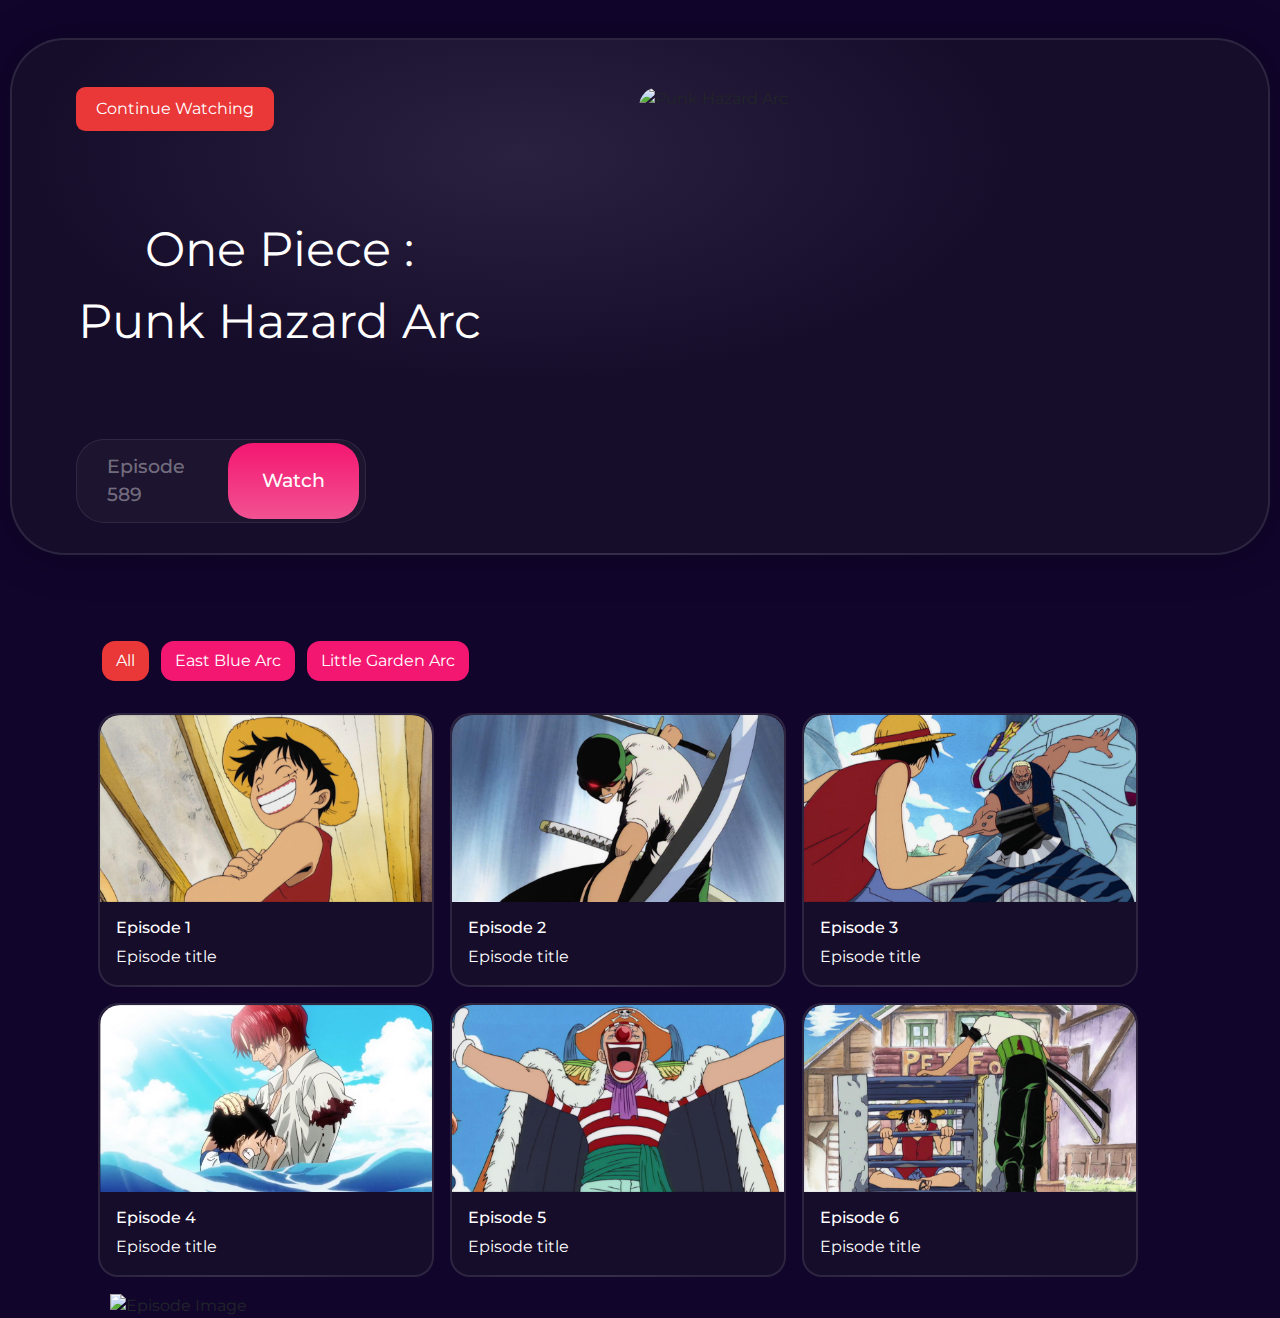
==== index.html @ be0944a2 "Create index.html" ====
<!DOCTYPE html>
<html lang="en">
<head>
  <meta charset="UTF-8">
  <meta name="viewport" content="width=device-width, initial-scale=1.0">
  <title>One Piece: Combined</title>
  <link rel="preconnect" href="https://fonts.googleapis.com">
  <link rel="preconnect" href="https://fonts.gstatic.com" crossorigin>
  <link href="https://fonts.googleapis.com/css2?family=Cairo:wght@200..1000&family=Montserrat:ital,wght@0,100..900;1,100..900&family=Rubik:ital,wght@0,300..900;1,300..900&family=Poppins:wght@400;500;600&display=swap" rel="stylesheet">
  <link rel="stylesheet" href="https://cdn.jsdelivr.net/npm/bootstrap@5.3.0-alpha2/dist/css/bootstrap.min.css">
  <style>
    body {
      background: #11052C;
      margin: 0;
      font-family: 'Montserrat', 'Poppins', sans-serif;
      display: flex;
      flex-direction: column;
      justify-content: flex-start;
      align-items: center;
    }
    /* Styles from index.html */
    #container1 {
      width: 1260px;
      max-width: 1260px;
      height: 517px;
      background: radial-gradient(39.50% 44.55% at 40.60% 22.41%, #2A203F 0%, #160D2B 100%);
      box-shadow: 0px 0px 40px 4px rgba(0, 0, 0, 0.25);
      border-radius: 55px;
      border: 2.67px solid rgba(255, 255, 255, 0.10);
      display: flex;
      flex-direction: row;
      box-sizing: border-box;
      margin: 38px 53px;
      padding: 47px 67px 30px 64px;
    }
    #infos {
      flex: 1;
      color: white;
      display: flex;
      flex-direction: column;
      justify-content: space-between;
    }
    #continue-watching-div {
      margin-bottom: 20px;
    }
    #continue-watching-shape {
      background: #EA3737;
      border-radius: 9.35px;
      padding: 10px 20px;
      display: inline-block;
    }
    #continue-watching-txt {
      color: white;
      font-size: 16px;
      font-weight: 400;
    }
    #title {
      font-size: 48px;
      font-weight: 400;
      margin: 20px 0;
      width: 407.31px;
      display: flex;
      text-align: center;
    }
    #last-episode-div {
      background: rgba(35, 28, 51, 0.50);
      border-radius: 28px;
      border: 1.34px solid rgba(222, 222, 222, 0.10);
      margin-top: 20px;
      display: flex;
      align-items: center;
      width: 290px;
      height: 84px;
      padding: 2px 6px 2px 30px;
      display: flex;
      justify-content: space-between;
    }
    #last-episode-txt {
      color: rgba(255, 255, 255, 0.40);
      font-size: 18.7px;
      font-weight: 500;
      margin-right: 20px;
    }
    #watch-div {
      display: flex;
      justify-content: center;
      align-items: center;
      width: 152px;
      height: 76px;
      background: linear-gradient(to bottom, #f41771, #f15292);
      border-radius: 25px;
      padding: 0;
      color: white;
      font-size: 18.7px;
      font-weight: 500;
      text-decoration: none;
    }
    #last-arc-image {
      width: 50%;
      max-width: 600px;
      height: auto;
      border-radius: 20px;
      margin-left: 20px;
    }
    /* Styles from index1.html */
    body .container {
      max-width: 1100px;
    }
    #filter-buttons button {
      border-radius: 13px;
      border-color: transparent;
      background: #f41771;
      color: white;
      border: 2px solid rgba(255, 255, 255, 0);
    }
    #filter-buttons button:hover {
      border: 2.67px solid white;
      transition: 0.2s;
    }
    #filter-buttons button.active {
      color: #fff;
      background: #EA3737;
    }
    #filterable-cards .card {
      width: 21rem;
      background: radial-gradient(39.50% 45.55% at 40.60% 22.41%, #2A203F 0%, #160D2B 100%);
      border: 2.67px solid rgba(255, 255, 255, 0.10);
      color: white;
      border-radius: 20px;
    }
    #filterable-cards .card.hide {
      display: none;
    }
    .card.p-0 {
      cursor: pointer;
    }
    .card.p-0 img {
      border-top-right-radius: inherit;
      border-top-left-radius: inherit;
    }
    @media (max-width: 600px) {
      #filterable-cards {
        justify-content: center;
      }
      #filterable-cards .card {
        width: calc(100% / 2 - 10px);
      }
    }


    .episode-container {
    position: relative;
    display: inline-block;
}

.episode-image {
    width: 100%;
    transition: transform 0.3s ease;
}

.episode-container:hover .episode-image {
    transform: scale(1.1);
}

.episode-description {
    position: absolute;
    top: 0;
    left: 0;
    width: 100%;
    height: 100%;
    background-color: rgba(0, 0, 0, 0.85); /* خلفية سوداء مع شفافية 85% */
    color: white;
    display: flex;
    justify-content: center;
    align-items: center;
    opacity: 0;
    transition: opacity 0.3s ease;
}

.episode-container:hover .episode-description {
    opacity: 1;
}

  </style>
  <script>
    // Script from index1.html
    document.addEventListener('DOMContentLoaded', function () {
      const filterButtons = document.querySelectorAll("#filter-buttons button");
      const filterableCards = document.querySelectorAll("#filterable-cards .card");

      const filterCards = (e) => {
        document.querySelector("#filter-buttons .active").classList.remove("active");
        e.target.classList.add("active");

        filterableCards.forEach(card => {
          if (card.dataset.name === e.target.dataset.filter || e.target.dataset.filter === "all") {
            return card.classList.replace("hide", "show");
          }
          card.classList.add("hide");
        });
      }

      filterButtons.forEach(button => button.addEventListener("click", filterCards));
    });
  </script>
</head>
<body>
  <div id="container1">
    <div id="infos">
      <div id="continue-watching-div">
        <div id="continue-watching-shape">
          <div id="continue-watching-txt">Continue Watching</div>
        </div>
      </div>
      <div id="title">One Piece : Punk Hazard Arc</div>
      <div id="last-episode-div">
        <div id="last-episode-txt">Episode 589</div>
        <a href="#" id="watch-div">Watch</a>
      </div>
    </div>
    <img id="last-arc-image" src="Hazard.png" alt="Punk Hazard Arc" />
  </div>

  <!-- Content from index1.html -->
  <div class="container">
    <div class="row mt-5" id="filter-buttons">
      <div class="col-12">
        <button class="btn mb-2 me-1 active" data-filter="all">All</button>
        <button class="btn mb-2 mx-1" data-filter="East Blue Arc">East Blue Arc</button>
        <button class="btn mb-2 mx-1" data-filter="Little Garden Arc">Little Garden Arc</button>
      </div>
    </div>

    <div class="row px-2 mt-4 gap-3" id="filterable-cards">
      <div class="card p-0" data-name="East Blue Arc" id="episode-01">
        <img src="episode1.jpg" alt="img"/>
        <div class="card-body">
          <h6 class="card-title">Episode 1</h6>
          <p class="card-text">Episode title</p>
        </div>
      </div>
      <div class="card p-0" data-name="East Blue Arc" id="episode-02">
        <img src="episode2.jpg" alt="img" />
        <div class="card-body">
          <h6 class="card-title">Episode 2</h6>
          <p class="card-text">Episode title</p>
        </div>
      </div>
      <div class="card p-0" data-name="East Blue Arc" id="episode-03">
        <img src="episode3.jpg" alt="img" />
        <div class="card-body">
          <h6 class="card-title">Episode 3</h6>
          <p class="card-text">Episode title</p>
        </div>
      </div>
      <div class="card p-0" data-name="Little Garden Arc" id="episode-04">
        <img src="episode4.jpg" alt="img" />
        <div class="card-body">
          <h6 class="card-title">Episode 4</h6>
          <p class="card-text">Episode title</p>
        </div>
      </div>
      <div class="card p-0" data-name="Little Garden Arc" id="episode-05">
        <img src="episode5.jpg" alt="img" />
        <div class="card-body">
          <h6 class="card-title">Episode 5</h6>
          <p class="card-text">Episode title</p>
        </div>
      </div>
      <div class="card p-0" data-name="Little Garden Arc" id="episode-06">
        <img src="episode6.jpg" alt="img" />
        <div class="card-body">
          <h6 class="card-title">Episode 6</h6>
          <p class="card-text">Episode title</p>
        </div>
      </div>
      <div class="episode-container">
    <img src="path-to-your-image.jpg" alt="Episode Image" class="episode-image">
    <div class="episode-description">This is the description for episode 1</div>
</div>

    </div>
  </div>
</body>
</html>
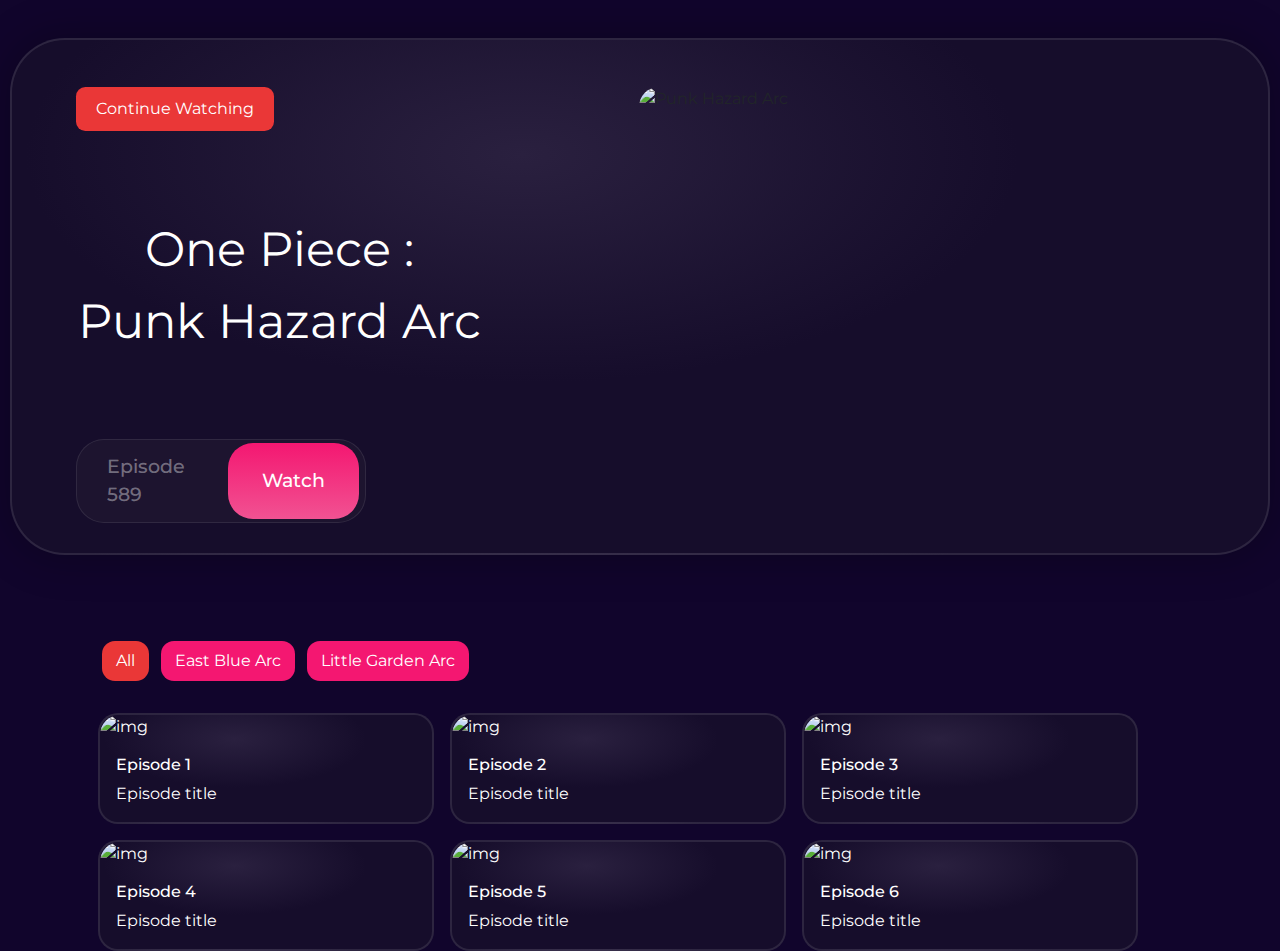
==== commit 5ed4c030: "Update index.html" ====
--- a/index.html
+++ b/index.html
@@ -8,201 +8,8 @@
   <link rel="preconnect" href="https://fonts.gstatic.com" crossorigin>
   <link href="https://fonts.googleapis.com/css2?family=Cairo:wght@200..1000&family=Montserrat:ital,wght@0,100..900;1,100..900&family=Rubik:ital,wght@0,300..900;1,300..900&family=Poppins:wght@400;500;600&display=swap" rel="stylesheet">
   <link rel="stylesheet" href="https://cdn.jsdelivr.net/npm/bootstrap@5.3.0-alpha2/dist/css/bootstrap.min.css">
-  <style>
-    body {
-      background: #11052C;
-      margin: 0;
-      font-family: 'Montserrat', 'Poppins', sans-serif;
-      display: flex;
-      flex-direction: column;
-      justify-content: flex-start;
-      align-items: center;
-    }
-    /* Styles from index.html */
-    #container1 {
-      width: 1260px;
-      max-width: 1260px;
-      height: 517px;
-      background: radial-gradient(39.50% 44.55% at 40.60% 22.41%, #2A203F 0%, #160D2B 100%);
-      box-shadow: 0px 0px 40px 4px rgba(0, 0, 0, 0.25);
-      border-radius: 55px;
-      border: 2.67px solid rgba(255, 255, 255, 0.10);
-      display: flex;
-      flex-direction: row;
-      box-sizing: border-box;
-      margin: 38px 53px;
-      padding: 47px 67px 30px 64px;
-    }
-    #infos {
-      flex: 1;
-      color: white;
-      display: flex;
-      flex-direction: column;
-      justify-content: space-between;
-    }
-    #continue-watching-div {
-      margin-bottom: 20px;
-    }
-    #continue-watching-shape {
-      background: #EA3737;
-      border-radius: 9.35px;
-      padding: 10px 20px;
-      display: inline-block;
-    }
-    #continue-watching-txt {
-      color: white;
-      font-size: 16px;
-      font-weight: 400;
-    }
-    #title {
-      font-size: 48px;
-      font-weight: 400;
-      margin: 20px 0;
-      width: 407.31px;
-      display: flex;
-      text-align: center;
-    }
-    #last-episode-div {
-      background: rgba(35, 28, 51, 0.50);
-      border-radius: 28px;
-      border: 1.34px solid rgba(222, 222, 222, 0.10);
-      margin-top: 20px;
-      display: flex;
-      align-items: center;
-      width: 290px;
-      height: 84px;
-      padding: 2px 6px 2px 30px;
-      display: flex;
-      justify-content: space-between;
-    }
-    #last-episode-txt {
-      color: rgba(255, 255, 255, 0.40);
-      font-size: 18.7px;
-      font-weight: 500;
-      margin-right: 20px;
-    }
-    #watch-div {
-      display: flex;
-      justify-content: center;
-      align-items: center;
-      width: 152px;
-      height: 76px;
-      background: linear-gradient(to bottom, #f41771, #f15292);
-      border-radius: 25px;
-      padding: 0;
-      color: white;
-      font-size: 18.7px;
-      font-weight: 500;
-      text-decoration: none;
-    }
-    #last-arc-image {
-      width: 50%;
-      max-width: 600px;
-      height: auto;
-      border-radius: 20px;
-      margin-left: 20px;
-    }
-    /* Styles from index1.html */
-    body .container {
-      max-width: 1100px;
-    }
-    #filter-buttons button {
-      border-radius: 13px;
-      border-color: transparent;
-      background: #f41771;
-      color: white;
-      border: 2px solid rgba(255, 255, 255, 0);
-    }
-    #filter-buttons button:hover {
-      border: 2.67px solid white;
-      transition: 0.2s;
-    }
-    #filter-buttons button.active {
-      color: #fff;
-      background: #EA3737;
-    }
-    #filterable-cards .card {
-      width: 21rem;
-      background: radial-gradient(39.50% 45.55% at 40.60% 22.41%, #2A203F 0%, #160D2B 100%);
-      border: 2.67px solid rgba(255, 255, 255, 0.10);
-      color: white;
-      border-radius: 20px;
-    }
-    #filterable-cards .card.hide {
-      display: none;
-    }
-    .card.p-0 {
-      cursor: pointer;
-    }
-    .card.p-0 img {
-      border-top-right-radius: inherit;
-      border-top-left-radius: inherit;
-    }
-    @media (max-width: 600px) {
-      #filterable-cards {
-        justify-content: center;
-      }
-      #filterable-cards .card {
-        width: calc(100% / 2 - 10px);
-      }
-    }
-
-
-    .episode-container {
-    position: relative;
-    display: inline-block;
-}
-
-.episode-image {
-    width: 100%;
-    transition: transform 0.3s ease;
-}
-
-.episode-container:hover .episode-image {
-    transform: scale(1.1);
-}
-
-.episode-description {
-    position: absolute;
-    top: 0;
-    left: 0;
-    width: 100%;
-    height: 100%;
-    background-color: rgba(0, 0, 0, 0.85); /* خلفية سوداء مع شفافية 85% */
-    color: white;
-    display: flex;
-    justify-content: center;
-    align-items: center;
-    opacity: 0;
-    transition: opacity 0.3s ease;
-}
-
-.episode-container:hover .episode-description {
-    opacity: 1;
-}
-
-  </style>
-  <script>
-    // Script from index1.html
-    document.addEventListener('DOMContentLoaded', function () {
-      const filterButtons = document.querySelectorAll("#filter-buttons button");
-      const filterableCards = document.querySelectorAll("#filterable-cards .card");
-
-      const filterCards = (e) => {
-        document.querySelector("#filter-buttons .active").classList.remove("active");
-        e.target.classList.add("active");
-
-        filterableCards.forEach(card => {
-          if (card.dataset.name === e.target.dataset.filter || e.target.dataset.filter === "all") {
-            return card.classList.replace("hide", "show");
-          }
-          card.classList.add("hide");
-        });
-      }
-
-      filterButtons.forEach(button => button.addEventListener("click", filterCards));
-    });
-  </script>
+  <link rel="stylesheet" href="styles.css">
+  <script src="script.js"></script>
 </head>
 <body>
   <div id="container1">
@@ -221,7 +28,7 @@
     <img id="last-arc-image" src="Hazard.png" alt="Punk Hazard Arc" />
   </div>
 
-  <!-- Content from index1.html -->
+  <!-- Filterable Cards Section with Hover Effect -->
   <div class="container">
     <div class="row mt-5" id="filter-buttons">
       <div class="col-12">
@@ -232,53 +39,54 @@
     </div>
 
     <div class="row px-2 mt-4 gap-3" id="filterable-cards">
-      <div class="card p-0" data-name="East Blue Arc" id="episode-01">
-        <img src="episode1.jpg" alt="img"/>
+      <div class="card p-0" data-name="East Blue Arc" id="episode-1">
+        <img src="images/episode1.jpg" alt="img" />
+        <div class="overlay" id="episode-description">Episode 1</div>
         <div class="card-body">
           <h6 class="card-title">Episode 1</h6>
           <p class="card-text">Episode title</p>
         </div>
       </div>
-      <div class="card p-0" data-name="East Blue Arc" id="episode-02">
-        <img src="episode2.jpg" alt="img" />
+      <div class="card p-0" data-name="East Blue Arc" id="episode-2">
+        <img src="images/episode2.jpg" alt="img" />
+        <div class="overlay" id="episode-description">Episode 2</div>
         <div class="card-body">
           <h6 class="card-title">Episode 2</h6>
           <p class="card-text">Episode title</p>
         </div>
       </div>
-      <div class="card p-0" data-name="East Blue Arc" id="episode-03">
-        <img src="episode3.jpg" alt="img" />
+      <div class="card p-0" data-name="East Blue Arc" id="episode-3">
+        <img src="images/episode3.jpg" alt="img" />
+        <div class="overlay" id="episode-description">Episode 3</div>
         <div class="card-body">
           <h6 class="card-title">Episode 3</h6>
           <p class="card-text">Episode title</p>
         </div>
       </div>
-      <div class="card p-0" data-name="Little Garden Arc" id="episode-04">
-        <img src="episode4.jpg" alt="img" />
+      <div class="card p-0" data-name="Little Garden Arc" id="episode-4");">
+        <img src="images/episode4.jpg" alt="img" />
+        <div class="overlay" id="episode-description">Episode 4</div>
         <div class="card-body">
           <h6 class="card-title">Episode 4</h6>
           <p class="card-text">Episode title</p>
         </div>
       </div>
-      <div class="card p-0" data-name="Little Garden Arc" id="episode-05">
-        <img src="episode5.jpg" alt="img" />
+      <div class="card p-0" data-name="Little Garden Arc" id="episode-5">
+        <img src="images/episode5.jpg" alt="img" />
+        <div class="overlay" id="episode-description">Episode 5</div>
         <div class="card-body">
           <h6 class="card-title">Episode 5</h6>
           <p class="card-text">Episode title</p>
         </div>
       </div>
-      <div class="card p-0" data-name="Little Garden Arc" id="episode-06">
-        <img src="episode6.jpg" alt="img" />
+      <div class="card p-0" data-name="Little Garden Arc" id="episode-6">
+        <img src="images/episode6.jpg" alt="img" />
+        <div class="overlay" id="episode-description">Episode 6</div>
         <div class="card-body">
           <h6 class="card-title">Episode 6</h6>
           <p class="card-text">Episode title</p>
         </div>
       </div>
-      <div class="episode-container">
-    <img src="path-to-your-image.jpg" alt="Episode Image" class="episode-image">
-    <div class="episode-description">This is the description for episode 1</div>
-</div>
-
     </div>
   </div>
 </body>
--- a/styles.css
+++ b/styles.css
@@ -0,0 +1,173 @@
+
+    body {
+      background: #11052C;
+      margin: 0;
+      font-family: 'Montserrat', 'Poppins', sans-serif;
+      display: flex;
+      flex-direction: column;
+      justify-content: flex-start;
+      align-items: center;
+    }
+    #container1 {
+      width: 1260px;
+      max-width: 1260px;
+      height: 517px;
+      background: radial-gradient(39.50% 44.55% at 40.60% 22.41%, #2A203F 0%, #160D2B 100%);
+      box-shadow: 0px 0px 40px 4px rgba(0, 0, 0, 0.25);
+      border-radius: 55px;
+      border: 2.67px solid rgba(255, 255, 255, 0.10);
+      display: flex;
+      flex-direction: row;
+      box-sizing: border-box;
+      margin: 38px 53px;
+      padding: 47px 67px 30px 64px;
+    }
+    #infos {
+      flex: 1;
+      color: white;
+      display: flex;
+      flex-direction: column;
+      justify-content: space-between;
+    }
+    #continue-watching-div {
+      margin-bottom: 20px;
+    }
+    #continue-watching-shape {
+      background: #EA3737;
+      border-radius: 9.35px;
+      padding: 10px 20px;
+      display: inline-block;
+    }
+    #continue-watching-txt {
+      color: white;
+      font-size: 16px;
+      font-weight: 400;
+    }
+    #title {
+      font-size: 48px;
+      font-weight: 400;
+      margin: 20px 0;
+      width: 407.31px;
+      display: flex;
+      text-align: center;
+    }
+    #last-episode-div {
+      background: rgba(35, 28, 51, 0.50);
+      border-radius: 28px;
+      border: 1.34px solid rgba(222, 222, 222, 0.10);
+      margin-top: 20px;
+      display: flex;
+      align-items: center;
+      width: 290px;
+      height: 84px;
+      padding: 2px 6px 2px 30px;
+      display: flex;
+      justify-content: space-between;
+    }
+    #last-episode-txt {
+      color: rgba(255, 255, 255, 0.40);
+      font-size: 18.7px;
+      font-weight: 500;
+      margin-right: 20px;
+    }
+    #watch-div {
+      display: flex;
+      justify-content: center;
+      align-items: center;
+      width: 152px;
+      height: 76px;
+      background: linear-gradient(to bottom, #f41771, #f15292);
+      border-radius: 25px;
+      padding: 0;
+      color: white;
+      font-size: 18.7px;
+      font-weight: 500;
+      text-decoration: none;
+    }
+    #last-arc-image {
+      width: 50%;
+      max-width: 600px;
+      height: auto;
+      border-radius: 20px;
+      margin-left: 20px;
+    }
+
+    /* Styles for image hover effect */
+    .card {
+      position: relative;
+      overflow: hidden;
+      transition: transform 0.3s ease-in-out;
+    }
+
+    .card img {
+      transition: transform 0.3s ease-in-out;
+    }
+
+    .card:hover img {
+      transform: scale(1.1);
+    }
+
+    .card .overlay {
+      position: absolute;
+      top: 0;
+      left: 0;
+      width: 100%;
+      height: 100%;
+      background: rgba(0, 0, 0, 0.1);
+      color: white;
+      display: flex;
+      justify-content: center;
+      align-items: center;
+      opacity: 0;
+      transition: opacity 0.3s ease-in-out;
+    }
+
+    .card:hover .overlay {
+      opacity: 1;
+    }
+
+    /* Additional styles for container from index1.html */
+    body .container {
+      max-width: 1100px;
+    }
+    #filter-buttons button {
+      border-radius: 13px;
+      border-color: transparent;
+      background: #f41771;
+      color: white;
+      border: 2px solid rgba(255, 255, 255, 0);
+    }
+    #filter-buttons button:hover {
+      border: 2.67px solid white;
+      transition: 0.2s;
+    }
+    #filter-buttons button.active {
+      color: #fff;
+      background: #EA3737;
+    }
+    #filterable-cards .card {
+      width: 21rem;
+      background: radial-gradient(39.50% 45.55% at 40.60% 22.41%, #2A203F 0%, #160D2B 100%);
+      border: 2.67px solid rgba(255, 255, 255, 0.10);
+      color: white;
+      border-radius: 20px;
+    }
+    #filterable-cards .card.hide {
+      display: none;
+    }
+    .card.p-0 {
+      cursor: pointer;
+    }
+    .card.p-0 img {
+      border-top-right-radius: inherit;
+      border-top-left-radius: inherit;
+    }
+    @media (max-width: 600px) {
+      #filterable-cards {
+        justify-content: center;
+      }
+      #filterable-cards .card {
+        width: calc(100% / 2 - 10px);
+      }
+    }
+  
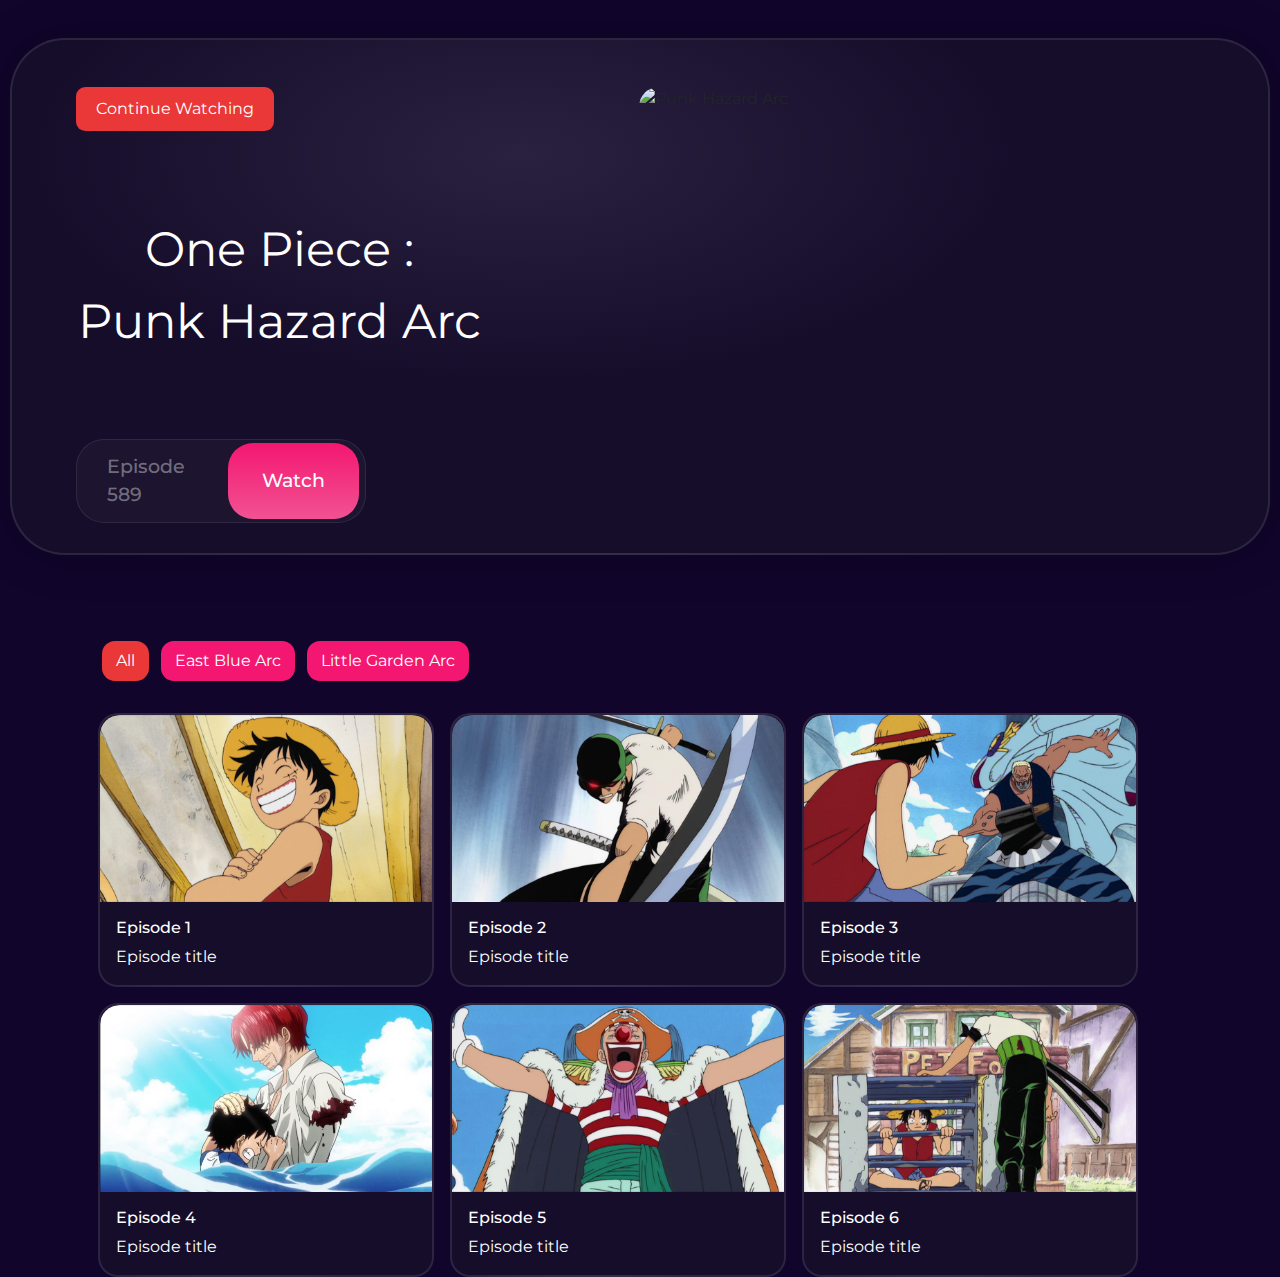
==== commit 71f5bc8d: "Update index.html" ====
--- a/index.html
+++ b/index.html
@@ -40,7 +40,7 @@
 
     <div class="row px-2 mt-4 gap-3" id="filterable-cards">
       <div class="card p-0" data-name="East Blue Arc" id="episode-1">
-        <img src="images/episode1.jpg" alt="img" />
+        <img src="episode1.jpg" alt="img" />
         <div class="overlay" id="episode-description">Episode 1</div>
         <div class="card-body">
           <h6 class="card-title">Episode 1</h6>
@@ -48,7 +48,7 @@
         </div>
       </div>
       <div class="card p-0" data-name="East Blue Arc" id="episode-2">
-        <img src="images/episode2.jpg" alt="img" />
+        <img src="episode2.jpg" alt="img" />
         <div class="overlay" id="episode-description">Episode 2</div>
         <div class="card-body">
           <h6 class="card-title">Episode 2</h6>
@@ -56,7 +56,7 @@
         </div>
       </div>
       <div class="card p-0" data-name="East Blue Arc" id="episode-3">
-        <img src="images/episode3.jpg" alt="img" />
+        <img src="episode3.jpg" alt="img" />
         <div class="overlay" id="episode-description">Episode 3</div>
         <div class="card-body">
           <h6 class="card-title">Episode 3</h6>
@@ -64,7 +64,7 @@
         </div>
       </div>
       <div class="card p-0" data-name="Little Garden Arc" id="episode-4");">
-        <img src="images/episode4.jpg" alt="img" />
+        <img src="episode4.jpg" alt="img" />
         <div class="overlay" id="episode-description">Episode 4</div>
         <div class="card-body">
           <h6 class="card-title">Episode 4</h6>
@@ -72,7 +72,7 @@
         </div>
       </div>
       <div class="card p-0" data-name="Little Garden Arc" id="episode-5">
-        <img src="images/episode5.jpg" alt="img" />
+        <img src="episode5.jpg" alt="img" />
         <div class="overlay" id="episode-description">Episode 5</div>
         <div class="card-body">
           <h6 class="card-title">Episode 5</h6>
@@ -80,7 +80,7 @@
         </div>
       </div>
       <div class="card p-0" data-name="Little Garden Arc" id="episode-6">
-        <img src="images/episode6.jpg" alt="img" />
+        <img src="episode6.jpg" alt="img" />
         <div class="overlay" id="episode-description">Episode 6</div>
         <div class="card-body">
           <h6 class="card-title">Episode 6</h6>
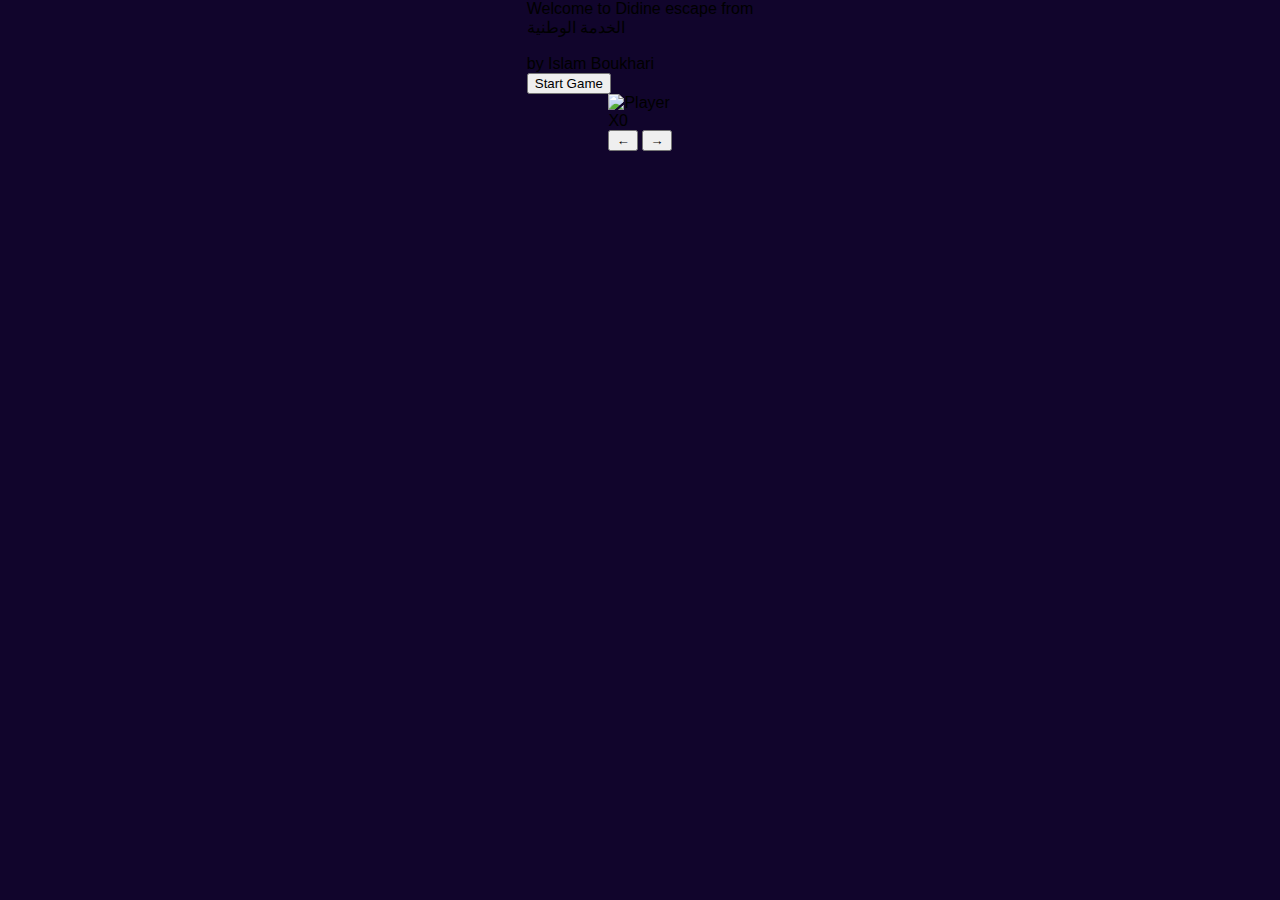
==== commit f7b91d36: "Update index.html" ====
--- a/index.html
+++ b/index.html
@@ -1,93 +1,31 @@
 <!DOCTYPE html>
 <html lang="en">
 <head>
-  <meta charset="UTF-8">
-  <meta name="viewport" content="width=device-width, initial-scale=1.0">
-  <title>One Piece: Combined</title>
-  <link rel="preconnect" href="https://fonts.googleapis.com">
-  <link rel="preconnect" href="https://fonts.gstatic.com" crossorigin>
-  <link href="https://fonts.googleapis.com/css2?family=Cairo:wght@200..1000&family=Montserrat:ital,wght@0,100..900;1,100..900&family=Rubik:ital,wght@0,300..900;1,300..900&family=Poppins:wght@400;500;600&display=swap" rel="stylesheet">
-  <link rel="stylesheet" href="https://cdn.jsdelivr.net/npm/bootstrap@5.3.0-alpha2/dist/css/bootstrap.min.css">
-  <link rel="stylesheet" href="styles.css">
-  <script src="script.js"></script>
+    <meta charset="UTF-8">
+    <meta name="viewport" content="width=device-width, initial-scale=1.0">
+    <title>Catch Apples Game</title>
+    <link rel="stylesheet" href="styles.css">
 </head>
 <body>
-  <div id="container1">
-    <div id="infos">
-      <div id="continue-watching-div">
-        <div id="continue-watching-shape">
-          <div id="continue-watching-txt">Continue Watching</div>
+    <div id="welcome-menu" class="menu">
+        <div>Welcome to Didine escape from <br><span>الخدمة الوطنية</span></div>
+        <br>
+        <div>by Islam Boukhari</div>
+        <button id="start-game">Start Game</button>
+    </div>
+    <div id="game-container">
+        <img id="player" src="player.png" alt="Player">
+        <div id="score">X0</div>
+        <div id="controls">
+            <button id="left-arrow">&larr;</button>
+            <button id="right-arrow">&rarr;</button>
         </div>
-      </div>
-      <div id="title">One Piece : Punk Hazard Arc</div>
-      <div id="last-episode-div">
-        <div id="last-episode-txt">Episode 589</div>
-        <a href="#" id="watch-div">Watch</a>
-      </div>
     </div>
-    <img id="last-arc-image" src="Hazard.png" alt="Punk Hazard Arc" />
-  </div>
-
-  <!-- Filterable Cards Section with Hover Effect -->
-  <div class="container">
-    <div class="row mt-5" id="filter-buttons">
-      <div class="col-12">
-        <button class="btn mb-2 me-1 active" data-filter="all">All</button>
-        <button class="btn mb-2 mx-1" data-filter="East Blue Arc">East Blue Arc</button>
-        <button class="btn mb-2 mx-1" data-filter="Little Garden Arc">Little Garden Arc</button>
-      </div>
+    <div id="game-over-menu" class="menu" style="display: none;">
+        <div>You Lost</div>
+        <div>حكماتك الخدمة الوطنية</div>
+        <button id="replay-game">Play Again</button>
     </div>
-
-    <div class="row px-2 mt-4 gap-3" id="filterable-cards">
-      <div class="card p-0" data-name="East Blue Arc" id="episode-1">
-        <img src="episode1.jpg" alt="img" />
-        <div class="overlay" id="episode-description">Episode 1</div>
-        <div class="card-body">
-          <h6 class="card-title">Episode 1</h6>
-          <p class="card-text">Episode title</p>
-        </div>
-      </div>
-      <div class="card p-0" data-name="East Blue Arc" id="episode-2">
-        <img src="episode2.jpg" alt="img" />
-        <div class="overlay" id="episode-description">Episode 2</div>
-        <div class="card-body">
-          <h6 class="card-title">Episode 2</h6>
-          <p class="card-text">Episode title</p>
-        </div>
-      </div>
-      <div class="card p-0" data-name="East Blue Arc" id="episode-3">
-        <img src="episode3.jpg" alt="img" />
-        <div class="overlay" id="episode-description">Episode 3</div>
-        <div class="card-body">
-          <h6 class="card-title">Episode 3</h6>
-          <p class="card-text">Episode title</p>
-        </div>
-      </div>
-      <div class="card p-0" data-name="Little Garden Arc" id="episode-4");">
-        <img src="episode4.jpg" alt="img" />
-        <div class="overlay" id="episode-description">Episode 4</div>
-        <div class="card-body">
-          <h6 class="card-title">Episode 4</h6>
-          <p class="card-text">Episode title</p>
-        </div>
-      </div>
-      <div class="card p-0" data-name="Little Garden Arc" id="episode-5">
-        <img src="episode5.jpg" alt="img" />
-        <div class="overlay" id="episode-description">Episode 5</div>
-        <div class="card-body">
-          <h6 class="card-title">Episode 5</h6>
-          <p class="card-text">Episode title</p>
-        </div>
-      </div>
-      <div class="card p-0" data-name="Little Garden Arc" id="episode-6">
-        <img src="episode6.jpg" alt="img" />
-        <div class="overlay" id="episode-description">Episode 6</div>
-        <div class="card-body">
-          <h6 class="card-title">Episode 6</h6>
-          <p class="card-text">Episode title</p>
-        </div>
-      </div>
-    </div>
-  </div>
+    <script src="script.js"></script>
 </body>
 </html>
--- a/styles.css
+++ b/styles.css
@@ -113,13 +113,15 @@
       left: 0;
       width: 100%;
       height: 100%;
-      background: rgba(0, 0, 0, 0.1);
+      background: rgba(0, 0, 0, 0.85);
       color: white;
       display: flex;
       justify-content: center;
       align-items: center;
       opacity: 0;
       transition: opacity 0.3s ease-in-out;
+      text-align: center;
+      padding: 30px;  
     }
 
     .card:hover .overlay {
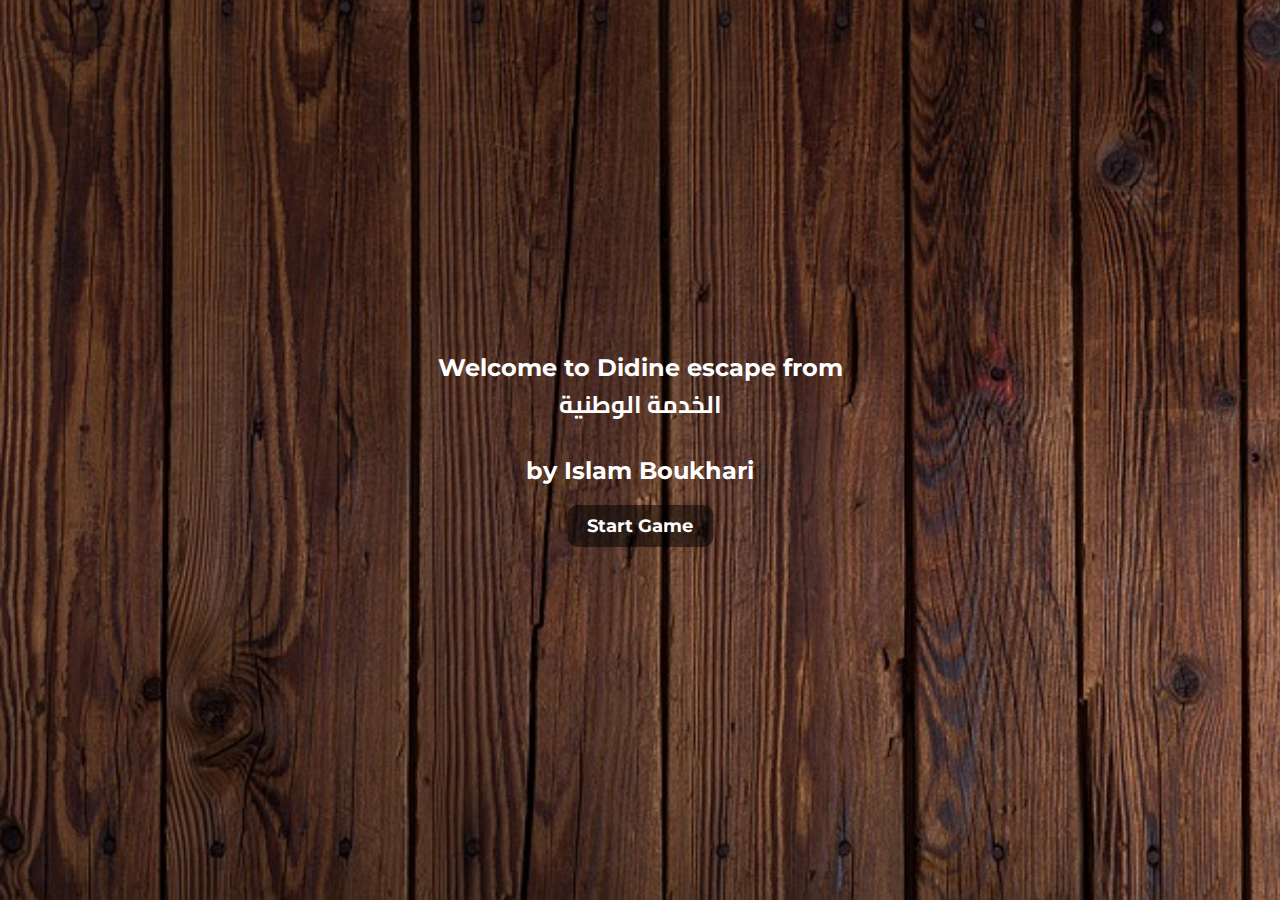
==== commit e63bac39: "Create index.html" ====
--- a/index.html
+++ b/index.html
@@ -4,7 +4,101 @@
     <meta charset="UTF-8">
     <meta name="viewport" content="width=device-width, initial-scale=1.0">
     <title>Catch Apples Game</title>
-    <link rel="stylesheet" href="styles.css">
+    <style>
+        @import url('https://fonts.googleapis.com/css2?family=Cairo:wght@200..1000&family=Montserrat:ital,wght@0,100..900;1,100..900&display=swap');
+        *{
+            font-family: "Montserrat", sans-serif;
+  font-optical-sizing: auto;
+  font-weight: 700;
+  font-style: normal;
+        }
+        body {
+            background-image: url('wood.jpg');
+            background-size: cover;
+            margin: 0;
+            overflow: hidden;
+            display: flex;
+            justify-content: center;
+            align-items: center;
+            height: 100vh;
+            position: relative;
+        }
+        #game-container {
+            position: relative;
+            width: 400px;
+            height: 600px;
+            border: 2px solid #000;
+            overflow: hidden;
+            display: none; /* Hide game container until game starts */
+        }
+        #player {
+            width: 140px;
+            position: absolute;
+            bottom: 0;
+            left: 130px;
+        }
+        #score {
+            position: absolute;
+            top: 10px;
+            left: 10px;
+            font-size: 24px;
+            color: white;
+        }
+        #controls {
+            position: absolute;
+            bottom: 20px;
+            left: 50%;
+            transform: translateX(-50%);
+            display: flex;
+        }
+        #controls button {
+            width: 50px;
+            height: 50px;
+            margin: 0 10px;
+            font-size: 24px;
+        }
+        .menu {
+            position: absolute;
+            top: 50%;
+            left: 50%;
+            transform: translate(-50%, -50%);
+            text-align: center;
+            color: white;
+            font-size: 24px;
+        }
+        .menu button {
+            margin-top: 20px;
+    padding: 10px 20px;
+    font-size: 18px;
+    cursor: pointer;
+    border: none;
+    border-radius: 10px;
+    color: white;
+    background: #00000082;
+        }
+        /* تنسيقات عامة للصور المتساقطة حسب الـ id */
+#lw {
+    height: 90px;
+    position: absolute;
+    top: 0;
+    transition: top 0.5s linear;
+}
+
+#karan, #garo {
+    height: 70px;
+    position: absolute;
+    top: 0;
+    transition: top 0.5s linear;
+}
+span{
+    font-family: "Cairo", sans-serif;
+  font-optical-sizing: auto;
+  font-weight: 700;
+  font-style: normal;
+  font-variation-settings:
+    "slnt" 0;
+}
+    </style>
 </head>
 <body>
     <div id="welcome-menu" class="menu">
@@ -26,6 +120,159 @@
         <div>حكماتك الخدمة الوطنية</div>
         <button id="replay-game">Play Again</button>
     </div>
-    <script src="script.js"></script>
+    <script>
+        
+const player = document.getElementById('player');
+const scoreDisplay = document.getElementById('score');
+const gameContainer = document.getElementById('game-container');
+const welcomeMenu = document.getElementById('welcome-menu');
+const gameOverMenu = document.getElementById('game-over-menu');
+const startGameButton = document.getElementById('start-game');
+const replayGameButton = document.getElementById('replay-game');
+const leftArrow = document.getElementById('left-arrow');
+const rightArrow = document.getElementById('right-arrow');
+let score = 0;
+let lives = 3;
+let playerPosition = 130;
+let moveInterval;
+let fallingItems = [];
+let isMovingLeft = false;
+let isMovingRight = false;
+let isPaused = false;
+let tiniAudio = new Audio('tini.mp3'); // تعريف الصوت
+
+function startGame() {
+    welcomeMenu.style.display = 'none';
+    gameContainer.style.display = 'block';
+    tiniAudio.play(); // تشغيل الصوت عند بدء اللعبة
+    gameLoop();
+}
+
+// تحريك اللاعب بناءً على الأسهم أو الأزرار
+function movePlayer() {
+    if (isMovingLeft && playerPosition > 0) {
+        playerPosition -= 5;
+    }
+    if (isMovingRight && playerPosition < 250) {
+        playerPosition += 5;
+    }
+    player.style.left = `${playerPosition}px`;
+}
+
+// التعامل مع ضغطات لوحة المفاتيح
+document.addEventListener('keydown', (e) => {
+    if (e.key === 'ArrowLeft') {
+        isMovingLeft = true;
+    } else if (e.key === 'ArrowRight') {
+        isMovingRight = true;
+    }
+});
+
+document.addEventListener('keyup', (e) => {
+    if (e.key === 'ArrowLeft') {
+        isMovingLeft = false;
+    } else if (e.key === 'ArrowRight') {
+        isMovingRight = false;
+    }
+});
+
+// التعامل مع أزرار التحكم
+leftArrow.addEventListener('mousedown', () => {
+    isMovingLeft = true;
+});
+leftArrow.addEventListener('mouseup', () => {
+    isMovingLeft = false;
+});
+rightArrow.addEventListener('mousedown', () => {
+    isMovingRight = true;
+});
+rightArrow.addEventListener('mouseup', () => {
+    isMovingRight = false;
+});
+
+// اللعبة الرئيسية
+function gameLoop() {
+    setInterval(() => {
+        if (!isPaused) {
+            const items = ['karan', 'garo', 'lw'];
+            const randomItem = items[Math.floor(Math.random() * items.length)];
+            createFallingItem(randomItem, `${randomItem}.png`);
+        }
+    }, 1000);
+
+    setInterval(movePlayer, 16);  // تحريك اللاعب باستمرار
+}
+
+function createFallingItem(id, src) {
+    const item = document.createElement('img');
+    item.classList.add('item');
+    item.src = src;
+    item.id = id;
+    item.style.left = `${Math.floor(Math.random() * 350)}px`;
+    item.style.top = '0px';
+    gameContainer.appendChild(item);
+    fallingItems.push(item);
+
+    let fallInterval = setInterval(() => {
+        if (!isPaused) {
+            const itemTop = item.offsetTop + 60;
+            item.style.top = `${itemTop}px`;
+
+            if (itemTop >= player.offsetTop - item.clientHeight && itemTop <= player.offsetTop + player.clientHeight) {
+                handleCollision(item);
+            }
+
+            if (itemTop > gameContainer.clientHeight) {
+                clearInterval(fallInterval);
+                gameContainer.removeChild(item);
+                fallingItems = fallingItems.filter(i => i !== item);
+            }
+        }
+    }, 3);
+}
+
+function handleCollision(item) {
+    const playerRect = player.getBoundingClientRect();
+    const itemRect = item.getBoundingClientRect();
+
+    const isCollision = !(
+        playerRect.right < itemRect.left ||
+        playerRect.left > itemRect.right ||
+        playerRect.bottom < itemRect.top ||
+        playerRect.top > itemRect.bottom
+    );
+
+    if (isCollision) {
+        gameContainer.removeChild(item);
+        fallingItems = fallingItems.filter(i => i !== item);
+
+        if (item.id === 'karan' || item.id === 'garo') {
+            score++;
+            scoreDisplay.textContent = `X${score}`;
+            new Audio('haha.mp3').play();
+        } else if (item.id === 'lw') {
+            lives--;
+            new Audio('ohno.mp3').play();
+            if (lives === 0) {
+                new Audio('wi9.mp3').play();
+                endGame();
+            }
+        }
+    }
+}
+
+function endGame() {
+    gameContainer.style.display = 'none';
+    gameOverMenu.style.display = 'block';
+    tiniAudio.pause(); // إيقاف الصوت عند نهاية اللعبة
+    tiniAudio.currentTime = 0; // إعادة الصوت إلى البداية
+}
+
+startGameButton.addEventListener('click', startGame);
+replayGameButton.addEventListener('click', () => {
+    location.reload();
+});
+
+    </script>
 </body>
 </html>
